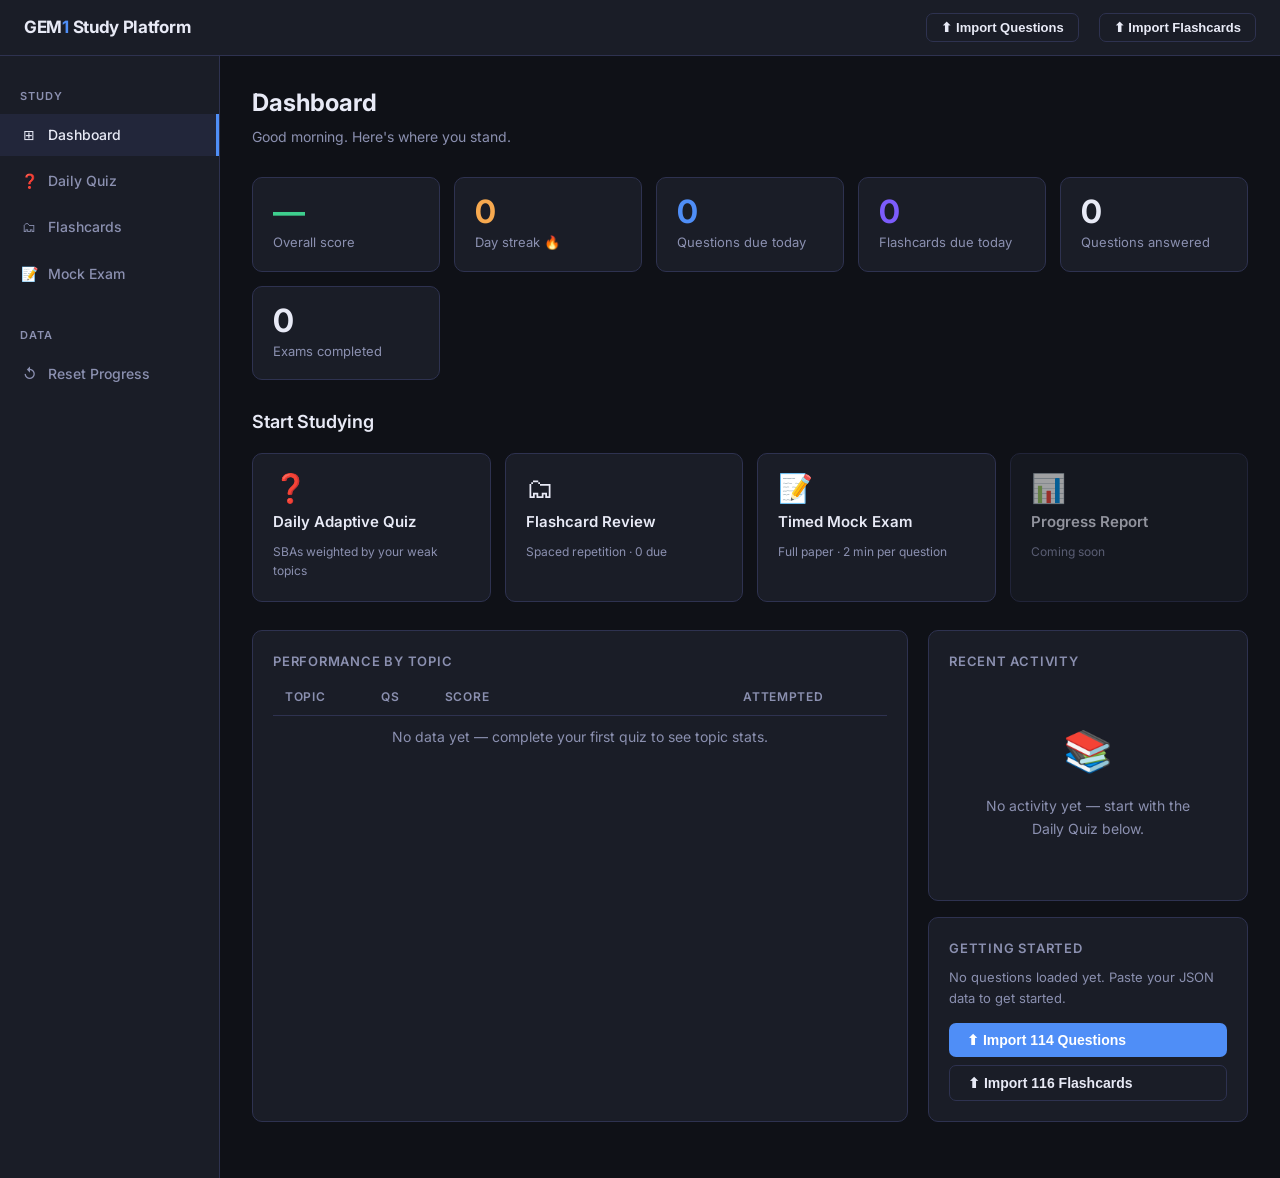
==== index.html @ 266e5b99 "Initial build: dashboard, storage layer, import modal" ====
<!DOCTYPE html>
<html lang="en">
<head>
  <meta charset="UTF-8" />
  <meta name="viewport" content="width=device-width, initial-scale=1.0" />
  <title>GEM1 Study Platform</title>
  <link rel="preconnect" href="https://fonts.googleapis.com" />
  <link href="https://fonts.googleapis.com/css2?family=Inter:wght@400;500;600;700&display=swap" rel="stylesheet" />
  <link rel="stylesheet" href="css/styles.css" />
</head>
<body>

<div class="app-shell">

  <!-- Top bar -->
  <header class="topbar">
    <div class="logo">GEM<span>1</span> Study Platform</div>
    <button class="btn btn-outline" onclick="openImportModal('questions')" style="font-size:13px;padding:6px 14px">
      ⬆ Import Questions
    </button>
    <button class="btn btn-outline" onclick="openImportModal('flashcards')" style="font-size:13px;padding:6px 14px;margin-left:8px">
      ⬆ Import Flashcards
    </button>
  </header>

  <!-- Sidebar -->
  <nav class="sidebar">
    <div class="sidebar-section">Study</div>
    <a href="index.html" class="active">
      <span class="icon">⊞</span> Dashboard
    </a>
    <a href="quiz.html">
      <span class="icon">❓</span> Daily Quiz
    </a>
    <a href="flashcards.html">
      <span class="icon">🗂</span> Flashcards
    </a>
    <a href="exam.html">
      <span class="icon">📝</span> Mock Exam
    </a>
    <div class="sidebar-section" style="margin-top:16px">Data</div>
    <a href="#" onclick="if(confirm('Reset ALL progress? This cannot be undone.')){clearAllData();location.reload();}return false;">
      <span class="icon">↺</span> Reset Progress
    </a>
  </nav>

  <!-- Main content -->
  <main class="main">
    <h1>Dashboard</h1>
    <p class="subtitle" id="greeting">Good to see you. Here's where you stand.</p>

    <!-- Stat tiles -->
    <div class="stats-grid">
      <div class="stat-tile green">
        <div class="value" id="stat-overall">—</div>
        <div class="label">Overall score</div>
      </div>
      <div class="stat-tile amber">
        <div class="value" id="stat-streak">0</div>
        <div class="label">Day streak 🔥</div>
      </div>
      <div class="stat-tile blue">
        <div class="value" id="stat-due-q">—</div>
        <div class="label">Questions due today</div>
      </div>
      <div class="stat-tile purple">
        <div class="value" id="stat-due-fc">—</div>
        <div class="label">Flashcards due today</div>
      </div>
      <div class="stat-tile">
        <div class="value" id="stat-answered">0</div>
        <div class="label">Questions answered</div>
      </div>
      <div class="stat-tile">
        <div class="value" id="stat-exams">0</div>
        <div class="label">Exams completed</div>
      </div>
    </div>

    <!-- Quick-launch -->
    <h2>Start Studying</h2>
    <div class="launch-grid">
      <a class="launch-btn" href="quiz.html">
        <div class="btn-icon">❓</div>
        <div class="btn-title">Daily Adaptive Quiz</div>
        <div class="btn-sub">SBAs weighted by your weak topics</div>
      </a>
      <a class="launch-btn" href="flashcards.html">
        <div class="btn-icon">🗂</div>
        <div class="btn-title">Flashcard Review</div>
        <div class="btn-sub">Spaced repetition · <span id="fc-due-inline">—</span> due</div>
      </a>
      <a class="launch-btn" href="exam.html">
        <div class="btn-icon">📝</div>
        <div class="btn-title">Timed Mock Exam</div>
        <div class="btn-sub">Full paper · 2 min per question</div>
      </a>
      <div class="launch-btn" style="cursor:default;opacity:.6">
        <div class="btn-icon">📊</div>
        <div class="btn-title">Progress Report</div>
        <div class="btn-sub">Coming soon</div>
      </div>
    </div>

    <!-- Topic table + activity -->
    <div class="section-row">

      <!-- Topic performance -->
      <div class="card">
        <div class="card-title">Performance by topic</div>
        <table class="topic-table">
          <thead>
            <tr>
              <th>Topic</th>
              <th>Qs</th>
              <th style="min-width:200px">Score</th>
              <th>Attempted</th>
            </tr>
          </thead>
          <tbody id="topic-tbody">
            <tr><td colspan="4" class="empty-state">No data yet.</td></tr>
          </tbody>
        </table>
      </div>

      <!-- Right column -->
      <div style="display:flex;flex-direction:column;gap:16px">

        <!-- Activity feed -->
        <div class="card">
          <div class="card-title">Recent activity</div>
          <div id="activity-list" class="activity-list">
            <div class="empty-state">
              <div class="empty-icon">📚</div>
              No activity yet.
            </div>
          </div>
        </div>

        <!-- Import hint card (visible until data loaded) -->
        <div class="card" id="import-hint-card">
          <div class="card-title">Getting started</div>
          <p style="font-size:13px;color:var(--muted);margin-bottom:14px">
            No questions loaded yet. Paste your JSON data to get started.
          </p>
          <div style="display:flex;flex-direction:column;gap:8px">
            <button class="btn btn-primary" onclick="openImportModal('questions')">
              ⬆ Import 114 Questions
            </button>
            <button class="btn btn-outline" onclick="openImportModal('flashcards')">
              ⬆ Import 116 Flashcards
            </button>
          </div>
        </div>

      </div>
    </div>
  </main>
</div>

<!-- Import modal -->
<div class="modal-backdrop hidden" id="import-modal">
  <div class="modal">
    <h2>Import Data</h2>
    <p>Paste a JSON array of <span id="import-type-label">items</span> below.</p>
    <input type="hidden" id="import-type" value="questions" />
    <textarea id="import-textarea" placeholder='[{"id":"q001","topic":"Cardiology","stem":"...","options":{...},"answer":"A","explanation":"..."}]'></textarea>
    <div class="error-msg" id="import-error"></div>
    <div class="modal-footer">
      <button class="btn btn-outline" onclick="closeImportModal()">Cancel</button>
      <button class="btn btn-primary" onclick="runImport()">Import</button>
    </div>
  </div>
</div>

<script src="js/data.js"></script>
<script src="js/storage.js"></script>
<script src="js/dashboard.js"></script>
<script>
  // Greeting
  const hr = new Date().getHours();
  const greet = hr < 12 ? 'Good morning' : hr < 17 ? 'Good afternoon' : 'Good evening';
  document.getElementById('greeting').textContent = `${greet}. Here's where you stand.`;

  // Sync fc-due-inline after storage loads
  document.addEventListener('DOMContentLoaded', () => {
    const due = countDueFlashcards(FLASHCARDS);
    document.getElementById('fc-due-inline').textContent = due;

    // Hide import hint if data is already loaded
    if (QUESTIONS.length > 0) {
      const hint = document.getElementById('import-hint-card');
      if (hint) hint.style.display = 'none';
    }
  });
</script>

</body>
</html>
---- css/styles.css ----
/* ── Reset & tokens ──────────────────────────────────────────────────────── */
*, *::before, *::after { box-sizing: border-box; margin: 0; padding: 0; }

:root {
  --bg:        #0f1117;
  --surface:   #1a1d27;
  --surface2:  #22263a;
  --border:    #2e3250;
  --accent:    #4f8ef7;
  --accent2:   #7c5cfc;
  --green:     #3ecf8e;
  --red:       #f76f6f;
  --amber:     #f7a94f;
  --text:      #e8eaf6;
  --muted:     #8b90b0;
  --radius:    10px;
  --shadow:    0 4px 24px rgba(0,0,0,.45);
  --font:      'Inter', system-ui, sans-serif;
}

body {
  font-family: var(--font);
  background: var(--bg);
  color: var(--text);
  min-height: 100vh;
  font-size: 15px;
  line-height: 1.6;
}

a { color: var(--accent); text-decoration: none; }
a:hover { text-decoration: underline; }

/* ── Layout ───────────────────────────────────────────────────────────────── */
.app-shell {
  display: grid;
  grid-template-columns: 220px 1fr;
  grid-template-rows: auto 1fr;
  min-height: 100vh;
}

/* top bar */
.topbar {
  grid-column: 1 / -1;
  display: flex;
  align-items: center;
  gap: 12px;
  padding: 0 24px;
  height: 56px;
  background: var(--surface);
  border-bottom: 1px solid var(--border);
}
.topbar .logo {
  font-weight: 700;
  font-size: 17px;
  letter-spacing: -.3px;
  color: var(--text);
  flex: 1;
}
.topbar .logo span { color: var(--accent); }

/* sidebar */
.sidebar {
  background: var(--surface);
  border-right: 1px solid var(--border);
  padding: 20px 0;
  display: flex;
  flex-direction: column;
  gap: 4px;
}
.sidebar a {
  display: flex;
  align-items: center;
  gap: 10px;
  padding: 10px 20px;
  color: var(--muted);
  font-size: 14px;
  font-weight: 500;
  border-radius: 0;
  transition: background .15s, color .15s;
}
.sidebar a:hover, .sidebar a.active {
  background: var(--surface2);
  color: var(--text);
  text-decoration: none;
}
.sidebar a.active { border-right: 3px solid var(--accent); }
.sidebar .icon { width: 18px; text-align: center; }

.sidebar-section {
  padding: 12px 20px 4px;
  font-size: 11px;
  text-transform: uppercase;
  letter-spacing: .08em;
  color: var(--muted);
  font-weight: 600;
}

/* main content */
.main {
  padding: 28px 32px;
  overflow-y: auto;
}

/* ── Typography ───────────────────────────────────────────────────────────── */
h1 { font-size: 24px; font-weight: 700; margin-bottom: 4px; }
h2 { font-size: 18px; font-weight: 600; margin-bottom: 16px; }
h3 { font-size: 15px; font-weight: 600; }
.subtitle { color: var(--muted); font-size: 14px; margin-bottom: 28px; }

/* ── Cards ────────────────────────────────────────────────────────────────── */
.card {
  background: var(--surface);
  border: 1px solid var(--border);
  border-radius: var(--radius);
  padding: 20px;
}
.card-title {
  font-size: 13px;
  font-weight: 600;
  color: var(--muted);
  text-transform: uppercase;
  letter-spacing: .06em;
  margin-bottom: 8px;
}

/* ── Stat tiles ───────────────────────────────────────────────────────────── */
.stats-grid {
  display: grid;
  grid-template-columns: repeat(auto-fit, minmax(160px, 1fr));
  gap: 14px;
  margin-bottom: 28px;
}
.stat-tile {
  background: var(--surface);
  border: 1px solid var(--border);
  border-radius: var(--radius);
  padding: 18px 20px;
}
.stat-tile .value {
  font-size: 32px;
  font-weight: 700;
  line-height: 1;
  margin-bottom: 4px;
}
.stat-tile .label {
  font-size: 13px;
  color: var(--muted);
}
.stat-tile.green  .value { color: var(--green); }
.stat-tile.blue   .value { color: var(--accent); }
.stat-tile.amber  .value { color: var(--amber); }
.stat-tile.purple .value { color: var(--accent2); }

/* ── Quick-launch buttons ─────────────────────────────────────────────────── */
.launch-grid {
  display: grid;
  grid-template-columns: repeat(auto-fit, minmax(200px, 1fr));
  gap: 14px;
  margin-bottom: 28px;
}
.launch-btn {
  display: flex;
  flex-direction: column;
  align-items: flex-start;
  gap: 8px;
  padding: 20px;
  background: var(--surface);
  border: 1px solid var(--border);
  border-radius: var(--radius);
  color: var(--text);
  cursor: pointer;
  transition: border-color .15s, background .15s;
  text-decoration: none;
}
.launch-btn:hover {
  border-color: var(--accent);
  background: var(--surface2);
  text-decoration: none;
}
.launch-btn .btn-icon {
  font-size: 28px;
  line-height: 1;
}
.launch-btn .btn-title {
  font-size: 15px;
  font-weight: 600;
}
.launch-btn .btn-sub {
  font-size: 12px;
  color: var(--muted);
}

/* ── Topic progress table ─────────────────────────────────────────────────── */
.topic-table { width: 100%; border-collapse: collapse; }
.topic-table th {
  text-align: left;
  font-size: 12px;
  font-weight: 600;
  color: var(--muted);
  text-transform: uppercase;
  letter-spacing: .06em;
  padding: 8px 12px;
  border-bottom: 1px solid var(--border);
}
.topic-table td {
  padding: 10px 12px;
  font-size: 14px;
  border-bottom: 1px solid var(--border);
  vertical-align: middle;
}
.topic-table tr:last-child td { border-bottom: none; }

.progress-bar-wrap {
  background: var(--surface2);
  border-radius: 99px;
  height: 8px;
  min-width: 120px;
  overflow: hidden;
}
.progress-bar-fill {
  height: 100%;
  border-radius: 99px;
  background: var(--accent);
  transition: width .4s ease;
}
.progress-bar-fill.good   { background: var(--green); }
.progress-bar-fill.ok     { background: var(--amber); }
.progress-bar-fill.poor   { background: var(--red); }

.pct-label {
  font-size: 13px;
  font-weight: 600;
  min-width: 38px;
  text-align: right;
}
.pct-label.good  { color: var(--green); }
.pct-label.ok    { color: var(--amber); }
.pct-label.poor  { color: var(--red); }

/* ── Activity feed ────────────────────────────────────────────────────────── */
.activity-list { display: flex; flex-direction: column; gap: 10px; }
.activity-item {
  display: flex;
  align-items: center;
  gap: 12px;
  font-size: 13px;
  color: var(--muted);
}
.activity-dot {
  width: 8px; height: 8px;
  border-radius: 50%;
  background: var(--accent);
  flex-shrink: 0;
}
.activity-dot.green  { background: var(--green); }
.activity-dot.amber  { background: var(--amber); }
.activity-dot.purple { background: var(--accent2); }
.activity-item strong { color: var(--text); }

/* ── Section rows ─────────────────────────────────────────────────────────── */
.section-row {
  display: grid;
  grid-template-columns: 1fr 320px;
  gap: 20px;
  margin-bottom: 28px;
}
@media (max-width: 900px) {
  .section-row { grid-template-columns: 1fr; }
  .app-shell { grid-template-columns: 1fr; }
  .sidebar { display: none; }
}

/* ── Buttons ──────────────────────────────────────────────────────────────── */
.btn {
  display: inline-flex;
  align-items: center;
  gap: 7px;
  padding: 9px 18px;
  border-radius: 7px;
  font-size: 14px;
  font-weight: 600;
  cursor: pointer;
  border: none;
  transition: opacity .15s, transform .1s;
}
.btn:active { transform: scale(.97); }
.btn-primary { background: var(--accent); color: #fff; }
.btn-primary:hover { opacity: .88; }
.btn-outline {
  background: transparent;
  border: 1px solid var(--border);
  color: var(--text);
}
.btn-outline:hover { border-color: var(--accent); color: var(--accent); }

/* ── Empty state ──────────────────────────────────────────────────────────── */
.empty-state {
  text-align: center;
  padding: 40px 20px;
  color: var(--muted);
  font-size: 14px;
}
.empty-state .empty-icon { font-size: 40px; margin-bottom: 12px; }

/* ── Badges ───────────────────────────────────────────────────────────────── */
.badge {
  display: inline-block;
  padding: 2px 9px;
  border-radius: 99px;
  font-size: 11px;
  font-weight: 600;
  letter-spacing: .03em;
}
.badge-green  { background: rgba(62,207,142,.15); color: var(--green); }
.badge-red    { background: rgba(247,111,111,.15); color: var(--red); }
.badge-amber  { background: rgba(247,169,79,.15);  color: var(--amber); }
.badge-blue   { background: rgba(79,142,247,.15);  color: var(--accent); }

/* ── Import modal ─────────────────────────────────────────────────────────── */
.modal-backdrop {
  position: fixed; inset: 0;
  background: rgba(0,0,0,.65);
  display: flex; align-items: center; justify-content: center;
  z-index: 100;
}
.modal-backdrop.hidden { display: none; }
.modal {
  background: var(--surface);
  border: 1px solid var(--border);
  border-radius: var(--radius);
  padding: 28px;
  width: min(540px, 94vw);
  box-shadow: var(--shadow);
}
.modal h2 { margin-bottom: 8px; }
.modal p  { color: var(--muted); font-size: 14px; margin-bottom: 16px; }
.modal textarea {
  width: 100%;
  height: 180px;
  background: var(--bg);
  border: 1px solid var(--border);
  border-radius: 7px;
  color: var(--text);
  font-family: 'Consolas', monospace;
  font-size: 12px;
  padding: 12px;
  resize: vertical;
  margin-bottom: 14px;
}
.modal textarea:focus { outline: 1px solid var(--accent); }
.modal-footer { display: flex; justify-content: flex-end; gap: 10px; }
.modal .error-msg {
  color: var(--red);
  font-size: 13px;
  margin-bottom: 10px;
  min-height: 18px;
}
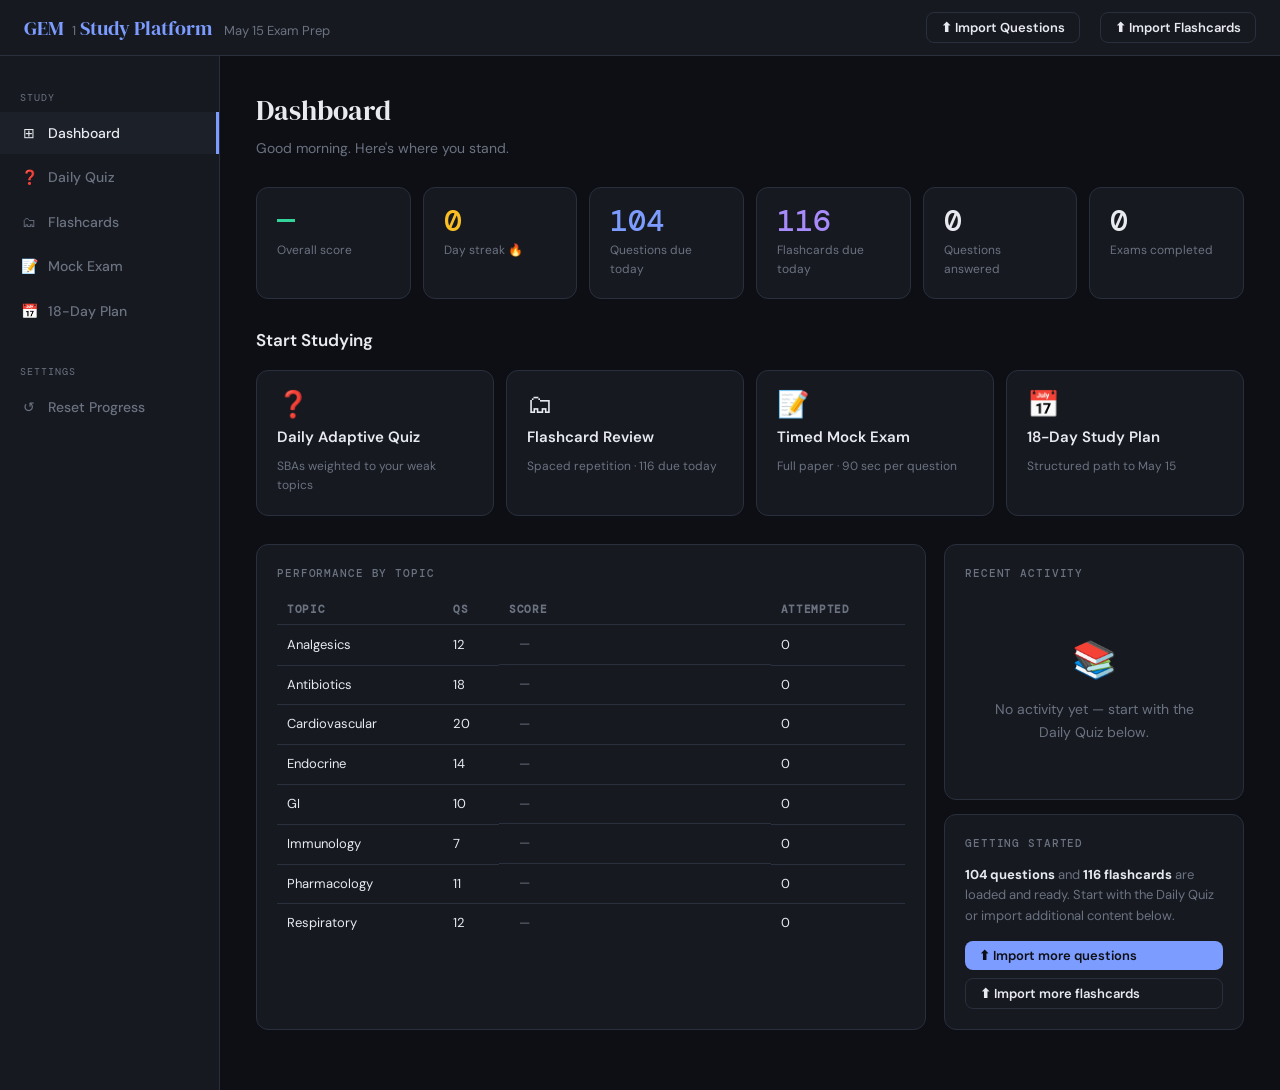
==== commit c58af48b: "Full build: adaptive quiz, flashcards, timed exam, 18-day plan, 104 questions, 116 flashcards, resou" ====
--- a/index.html
+++ b/index.html
@@ -5,57 +5,41 @@
   <meta name="viewport" content="width=device-width, initial-scale=1.0" />
   <title>GEM1 Study Platform</title>
   <link rel="preconnect" href="https://fonts.googleapis.com" />
-  <link href="https://fonts.googleapis.com/css2?family=Inter:wght@400;500;600;700&display=swap" rel="stylesheet" />
+  <link href="https://fonts.googleapis.com/css2?family=DM+Serif+Display:ital@0;1&family=DM+Mono:wght@400;500&family=DM+Sans:wght@300;400;500;600&display=swap" rel="stylesheet" />
   <link rel="stylesheet" href="css/styles.css" />
 </head>
 <body>
-
 <div class="app-shell">
 
-  <!-- Top bar -->
   <header class="topbar">
-    <div class="logo">GEM<span>1</span> Study Platform</div>
-    <button class="btn btn-outline" onclick="openImportModal('questions')" style="font-size:13px;padding:6px 14px">
-      ⬆ Import Questions
-    </button>
-    <button class="btn btn-outline" onclick="openImportModal('flashcards')" style="font-size:13px;padding:6px 14px;margin-left:8px">
-      ⬆ Import Flashcards
-    </button>
+    <div class="logo">GEM<span>1</span> Study Platform <span>May 15 Exam Prep</span></div>
+    <button class="btn btn-outline btn-sm" onclick="openImportModal('questions')">⬆ Import Questions</button>
+    <button class="btn btn-outline btn-sm" style="margin-left:8px" onclick="openImportModal('flashcards')">⬆ Import Flashcards</button>
   </header>
 
-  <!-- Sidebar -->
   <nav class="sidebar">
     <div class="sidebar-section">Study</div>
-    <a href="index.html" class="active">
-      <span class="icon">⊞</span> Dashboard
-    </a>
-    <a href="quiz.html">
-      <span class="icon">❓</span> Daily Quiz
-    </a>
-    <a href="flashcards.html">
-      <span class="icon">🗂</span> Flashcards
-    </a>
-    <a href="exam.html">
-      <span class="icon">📝</span> Mock Exam
-    </a>
-    <div class="sidebar-section" style="margin-top:16px">Data</div>
+    <a href="index.html" class="active"><span class="icon">⊞</span> Dashboard</a>
+    <a href="quiz.html"><span class="icon">❓</span> Daily Quiz</a>
+    <a href="flashcards.html"><span class="icon">🗂</span> Flashcards</a>
+    <a href="exam.html"><span class="icon">📝</span> Mock Exam</a>
+    <a href="schedule.html"><span class="icon">📅</span> 18-Day Plan</a>
+    <div class="sidebar-section" style="margin-top:16px">Settings</div>
     <a href="#" onclick="if(confirm('Reset ALL progress? This cannot be undone.')){clearAllData();location.reload();}return false;">
       <span class="icon">↺</span> Reset Progress
     </a>
   </nav>
 
-  <!-- Main content -->
   <main class="main">
     <h1>Dashboard</h1>
-    <p class="subtitle" id="greeting">Good to see you. Here's where you stand.</p>
+    <p class="subtitle" id="greeting">Good to see you.</p>
 
-    <!-- Stat tiles -->
     <div class="stats-grid">
       <div class="stat-tile green">
         <div class="value" id="stat-overall">—</div>
         <div class="label">Overall score</div>
       </div>
-      <div class="stat-tile amber">
+      <div class="stat-tile yellow">
         <div class="value" id="stat-streak">0</div>
         <div class="label">Day streak 🔥</div>
       </div>
@@ -63,49 +47,45 @@
         <div class="value" id="stat-due-q">—</div>
         <div class="label">Questions due today</div>
       </div>
-      <div class="stat-tile purple">
-        <div class="value" id="stat-due-fc">—</div>
+      <div class="stat-tile" style="--value-color:var(--accent2)">
+        <div class="value" id="stat-due-fc" style="color:var(--accent2)">—</div>
         <div class="label">Flashcards due today</div>
       </div>
       <div class="stat-tile">
-        <div class="value" id="stat-answered">0</div>
+        <div class="value mono" id="stat-answered">0</div>
         <div class="label">Questions answered</div>
       </div>
       <div class="stat-tile">
-        <div class="value" id="stat-exams">0</div>
+        <div class="value mono" id="stat-exams">0</div>
         <div class="label">Exams completed</div>
       </div>
     </div>
 
-    <!-- Quick-launch -->
     <h2>Start Studying</h2>
     <div class="launch-grid">
       <a class="launch-btn" href="quiz.html">
         <div class="btn-icon">❓</div>
         <div class="btn-title">Daily Adaptive Quiz</div>
-        <div class="btn-sub">SBAs weighted by your weak topics</div>
+        <div class="btn-sub">SBAs weighted to your weak topics</div>
       </a>
       <a class="launch-btn" href="flashcards.html">
         <div class="btn-icon">🗂</div>
         <div class="btn-title">Flashcard Review</div>
-        <div class="btn-sub">Spaced repetition · <span id="fc-due-inline">—</span> due</div>
+        <div class="btn-sub">Spaced repetition · <span id="fc-due-inline">—</span> due today</div>
       </a>
       <a class="launch-btn" href="exam.html">
         <div class="btn-icon">📝</div>
         <div class="btn-title">Timed Mock Exam</div>
-        <div class="btn-sub">Full paper · 2 min per question</div>
+        <div class="btn-sub">Full paper · 90 sec per question</div>
       </a>
-      <div class="launch-btn" style="cursor:default;opacity:.6">
-        <div class="btn-icon">📊</div>
-        <div class="btn-title">Progress Report</div>
-        <div class="btn-sub">Coming soon</div>
-      </div>
+      <a class="launch-btn" href="schedule.html">
+        <div class="btn-icon">📅</div>
+        <div class="btn-title">18-Day Study Plan</div>
+        <div class="btn-sub">Structured path to May 15</div>
+      </a>
     </div>
 
-    <!-- Topic table + activity -->
     <div class="section-row">
-
-      <!-- Topic performance -->
       <div class="card">
         <div class="card-title">Performance by topic</div>
         <table class="topic-table">
@@ -113,46 +93,34 @@
             <tr>
               <th>Topic</th>
               <th>Qs</th>
-              <th style="min-width:200px">Score</th>
+              <th style="min-width:180px">Score</th>
               <th>Attempted</th>
             </tr>
           </thead>
           <tbody id="topic-tbody">
-            <tr><td colspan="4" class="empty-state">No data yet.</td></tr>
+            <tr><td colspan="4" class="empty-state" style="padding:20px 0">Complete your first quiz to see topic stats.</td></tr>
           </tbody>
         </table>
       </div>
 
-      <!-- Right column -->
-      <div style="display:flex;flex-direction:column;gap:16px">
-
-        <!-- Activity feed -->
+      <div style="display:flex;flex-direction:column;gap:14px">
         <div class="card">
           <div class="card-title">Recent activity</div>
           <div id="activity-list" class="activity-list">
-            <div class="empty-state">
-              <div class="empty-icon">📚</div>
-              No activity yet.
-            </div>
+            <div class="empty-state" style="padding:16px 0;font-size:13px">No activity yet.</div>
           </div>
         </div>
 
-        <!-- Import hint card (visible until data loaded) -->
-        <div class="card" id="import-hint-card">
+        <div class="card" id="import-hint">
           <div class="card-title">Getting started</div>
           <p style="font-size:13px;color:var(--muted);margin-bottom:14px">
-            No questions loaded yet. Paste your JSON data to get started.
+            <strong style="color:var(--text)">104 questions</strong> and <strong style="color:var(--text)">116 flashcards</strong> are loaded and ready. Start with the Daily Quiz or import additional content below.
           </p>
           <div style="display:flex;flex-direction:column;gap:8px">
-            <button class="btn btn-primary" onclick="openImportModal('questions')">
-              ⬆ Import 114 Questions
-            </button>
-            <button class="btn btn-outline" onclick="openImportModal('flashcards')">
-              ⬆ Import 116 Flashcards
-            </button>
+            <button class="btn btn-primary btn-sm" onclick="openImportModal('questions')">⬆ Import more questions</button>
+            <button class="btn btn-outline btn-sm" onclick="openImportModal('flashcards')">⬆ Import more flashcards</button>
           </div>
         </div>
-
       </div>
     </div>
   </main>
@@ -162,13 +130,13 @@
 <div class="modal-backdrop hidden" id="import-modal">
   <div class="modal">
     <h2>Import Data</h2>
-    <p>Paste a JSON array of <span id="import-type-label">items</span> below.</p>
+    <p>Paste a JSON array of <span id="import-type-label">items</span>.</p>
     <input type="hidden" id="import-type" value="questions" />
-    <textarea id="import-textarea" placeholder='[{"id":"q001","topic":"Cardiology","stem":"...","options":{...},"answer":"A","explanation":"..."}]'></textarea>
+    <textarea id="import-textarea" placeholder='[{"id":"q001","topic":"Cardiology","stem":"...","options":{"A":"...","B":"...","C":"...","D":"...","E":"..."},"answer":"A","explanation":"..."}]'></textarea>
     <div class="error-msg" id="import-error"></div>
     <div class="modal-footer">
-      <button class="btn btn-outline" onclick="closeImportModal()">Cancel</button>
-      <button class="btn btn-primary" onclick="runImport()">Import</button>
+      <button class="btn btn-outline btn-sm" onclick="closeImportModal()">Cancel</button>
+      <button class="btn btn-primary btn-sm" onclick="runImport()">Import</button>
     </div>
   </div>
 </div>
@@ -177,23 +145,13 @@
 <script src="js/storage.js"></script>
 <script src="js/dashboard.js"></script>
 <script>
-  // Greeting
   const hr = new Date().getHours();
   const greet = hr < 12 ? 'Good morning' : hr < 17 ? 'Good afternoon' : 'Good evening';
-  document.getElementById('greeting').textContent = `${greet}. Here's where you stand.`;
+  document.getElementById('greeting').textContent = greet + '. Here\'s where you stand.';
 
-  // Sync fc-due-inline after storage loads
   document.addEventListener('DOMContentLoaded', () => {
-    const due = countDueFlashcards(FLASHCARDS);
-    document.getElementById('fc-due-inline').textContent = due;
-
-    // Hide import hint if data is already loaded
-    if (QUESTIONS.length > 0) {
-      const hint = document.getElementById('import-hint-card');
-      if (hint) hint.style.display = 'none';
-    }
+    document.getElementById('fc-due-inline').textContent = countDueFlashcards(FLASHCARDS);
   });
 </script>
-
 </body>
 </html>
--- a/css/styles.css
+++ b/css/styles.css
@@ -1,27 +1,31 @@
-/* ── Reset & tokens ──────────────────────────────────────────────────────── */
+@import url('https://fonts.googleapis.com/css2?family=DM+Serif+Display:ital@0;1&family=DM+Mono:wght@400;500&family=DM+Sans:wght@300;400;500;600&display=swap');
+
+/* ── Tokens ──────────────────────────────────────────────────────────────── */
+:root {
+  --bg:      #0d0f14;
+  --card:    #161920;
+  --card2:   #1c2029;
+  --border:  #2a2f3d;
+  --accent:  #7c9cff;
+  --accent2: #a78bfa;
+  --green:   #34d399;
+  --red:     #f87171;
+  --yellow:  #fbbf24;
+  --text:    #e8eaf0;
+  --muted:   #6b7280;
+  --serif:   'DM Serif Display', serif;
+  --sans:    'DM Sans', sans-serif;
+  --mono:    'DM Mono', monospace;
+  --radius:  12px;
+  --shadow:  0 4px 28px rgba(0,0,0,.5);
+}
+
 *, *::before, *::after { box-sizing: border-box; margin: 0; padding: 0; }
 
-:root {
-  --bg:        #0f1117;
-  --surface:   #1a1d27;
-  --surface2:  #22263a;
-  --border:    #2e3250;
-  --accent:    #4f8ef7;
-  --accent2:   #7c5cfc;
-  --green:     #3ecf8e;
-  --red:       #f76f6f;
-  --amber:     #f7a94f;
-  --text:      #e8eaf6;
-  --muted:     #8b90b0;
-  --radius:    10px;
-  --shadow:    0 4px 24px rgba(0,0,0,.45);
-  --font:      'Inter', system-ui, sans-serif;
-}
-
 body {
-  font-family: var(--font);
   background: var(--bg);
   color: var(--text);
+  font-family: var(--sans);
   min-height: 100vh;
   font-size: 15px;
   line-height: 1.6;
@@ -30,7 +34,7 @@
 a { color: var(--accent); text-decoration: none; }
 a:hover { text-decoration: underline; }
 
-/* ── Layout ───────────────────────────────────────────────────────────────── */
+/* ── App shell ───────────────────────────────────────────────────────────── */
 .app-shell {
   display: grid;
   grid-template-columns: 220px 1fr;
@@ -38,7 +42,7 @@
   min-height: 100vh;
 }
 
-/* top bar */
+/* Top bar */
 .topbar {
   grid-column: 1 / -1;
   display: flex;
@@ -46,26 +50,47 @@
   gap: 12px;
   padding: 0 24px;
   height: 56px;
-  background: var(--surface);
+  background: var(--card);
   border-bottom: 1px solid var(--border);
+  position: sticky;
+  top: 0;
+  z-index: 50;
 }
 .topbar .logo {
-  font-weight: 700;
-  font-size: 17px;
-  letter-spacing: -.3px;
-  color: var(--text);
+  font-family: var(--serif);
+  font-size: 20px;
+  color: var(--accent);
   flex: 1;
 }
-.topbar .logo span { color: var(--accent); }
-
-/* sidebar */
+.topbar .logo span {
+  color: var(--muted);
+  font-family: var(--sans);
+  font-size: 13px;
+  font-weight: 400;
+  margin-left: 8px;
+}
+
+/* Progress bar (for quiz/exam pages) */
+#progress-wrap {
+  grid-column: 1 / -1;
+  height: 3px;
+  background: var(--border);
+}
+#progress-fill {
+  height: 100%;
+  background: linear-gradient(90deg, var(--accent), var(--accent2));
+  width: 0%;
+  transition: width .4s ease;
+}
+
+/* Sidebar */
 .sidebar {
-  background: var(--surface);
+  background: var(--card);
   border-right: 1px solid var(--border);
   padding: 20px 0;
   display: flex;
   flex-direction: column;
-  gap: 4px;
+  gap: 2px;
 }
 .sidebar a {
   display: flex;
@@ -75,208 +100,177 @@
   color: var(--muted);
   font-size: 14px;
   font-weight: 500;
-  border-radius: 0;
   transition: background .15s, color .15s;
 }
 .sidebar a:hover, .sidebar a.active {
-  background: var(--surface2);
+  background: var(--card2);
   color: var(--text);
   text-decoration: none;
 }
 .sidebar a.active { border-right: 3px solid var(--accent); }
-.sidebar .icon { width: 18px; text-align: center; }
-
+.sidebar .icon { width: 18px; text-align: center; font-style: normal; }
 .sidebar-section {
-  padding: 12px 20px 4px;
+  padding: 14px 20px 4px;
+  font-family: var(--mono);
+  font-size: 10px;
+  text-transform: uppercase;
+  letter-spacing: .1em;
+  color: var(--muted);
+}
+
+/* Main */
+.main {
+  padding: 32px 36px;
+  overflow-y: auto;
+}
+
+/* ── Typography ──────────────────────────────────────────────────────────── */
+h1 { font-family: var(--serif); font-size: 28px; font-weight: 400; margin-bottom: 4px; }
+h2 { font-size: 17px; font-weight: 600; margin-bottom: 16px; }
+h3 { font-size: 15px; font-weight: 600; }
+.subtitle { color: var(--muted); font-size: 14px; margin-bottom: 28px; }
+.mono { font-family: var(--mono); }
+
+/* ── Stat tiles ──────────────────────────────────────────────────────────── */
+.stats-grid {
+  display: grid;
+  grid-template-columns: repeat(auto-fit, minmax(150px, 1fr));
+  gap: 12px;
+  margin-bottom: 28px;
+}
+.stat-tile {
+  background: var(--card);
+  border: 1px solid var(--border);
+  border-radius: var(--radius);
+  padding: 18px 20px;
+}
+.stat-tile .value {
+  font-family: var(--mono);
+  font-size: 30px;
+  font-weight: 500;
+  line-height: 1;
+  margin-bottom: 5px;
+}
+.stat-tile .label { font-size: 12px; color: var(--muted); }
+.stat-tile.green  .value { color: var(--green); }
+.stat-tile.blue   .value { color: var(--accent); }
+.stat-tile.yellow .value { color: var(--yellow); }
+.stat-tile.purple .value { color: var(--accent2); }
+
+/* ── Launch buttons ──────────────────────────────────────────────────────── */
+.launch-grid {
+  display: grid;
+  grid-template-columns: repeat(auto-fit, minmax(190px, 1fr));
+  gap: 12px;
+  margin-bottom: 28px;
+}
+.launch-btn {
+  display: flex;
+  flex-direction: column;
+  gap: 8px;
+  padding: 20px;
+  background: var(--card);
+  border: 1px solid var(--border);
+  border-radius: var(--radius);
+  color: var(--text);
+  cursor: pointer;
+  transition: border-color .15s, background .15s;
+  text-decoration: none;
+}
+.launch-btn:hover {
+  border-color: var(--accent);
+  background: var(--card2);
+  text-decoration: none;
+}
+.launch-btn .btn-icon { font-size: 26px; line-height: 1; }
+.launch-btn .btn-title { font-size: 15px; font-weight: 600; }
+.launch-btn .btn-sub  { font-size: 12px; color: var(--muted); }
+.launch-btn.disabled  { opacity: .45; pointer-events: none; }
+
+/* ── Cards ───────────────────────────────────────────────────────────────── */
+.card {
+  background: var(--card);
+  border: 1px solid var(--border);
+  border-radius: var(--radius);
+  padding: 20px;
+}
+.card-title {
+  font-family: var(--mono);
   font-size: 11px;
+  font-weight: 500;
+  color: var(--muted);
   text-transform: uppercase;
   letter-spacing: .08em;
-  color: var(--muted);
-  font-weight: 600;
-}
-
-/* main content */
-.main {
-  padding: 28px 32px;
-  overflow-y: auto;
-}
-
-/* ── Typography ───────────────────────────────────────────────────────────── */
-h1 { font-size: 24px; font-weight: 700; margin-bottom: 4px; }
-h2 { font-size: 18px; font-weight: 600; margin-bottom: 16px; }
-h3 { font-size: 15px; font-weight: 600; }
-.subtitle { color: var(--muted); font-size: 14px; margin-bottom: 28px; }
-
-/* ── Cards ────────────────────────────────────────────────────────────────── */
-.card {
-  background: var(--surface);
-  border: 1px solid var(--border);
-  border-radius: var(--radius);
-  padding: 20px;
-}
-.card-title {
-  font-size: 13px;
-  font-weight: 600;
-  color: var(--muted);
-  text-transform: uppercase;
-  letter-spacing: .06em;
-  margin-bottom: 8px;
-}
-
-/* ── Stat tiles ───────────────────────────────────────────────────────────── */
-.stats-grid {
-  display: grid;
-  grid-template-columns: repeat(auto-fit, minmax(160px, 1fr));
-  gap: 14px;
-  margin-bottom: 28px;
-}
-.stat-tile {
-  background: var(--surface);
-  border: 1px solid var(--border);
-  border-radius: var(--radius);
-  padding: 18px 20px;
-}
-.stat-tile .value {
-  font-size: 32px;
-  font-weight: 700;
-  line-height: 1;
-  margin-bottom: 4px;
-}
-.stat-tile .label {
-  font-size: 13px;
-  color: var(--muted);
-}
-.stat-tile.green  .value { color: var(--green); }
-.stat-tile.blue   .value { color: var(--accent); }
-.stat-tile.amber  .value { color: var(--amber); }
-.stat-tile.purple .value { color: var(--accent2); }
-
-/* ── Quick-launch buttons ─────────────────────────────────────────────────── */
-.launch-grid {
-  display: grid;
-  grid-template-columns: repeat(auto-fit, minmax(200px, 1fr));
-  gap: 14px;
-  margin-bottom: 28px;
-}
-.launch-btn {
-  display: flex;
-  flex-direction: column;
-  align-items: flex-start;
-  gap: 8px;
-  padding: 20px;
-  background: var(--surface);
-  border: 1px solid var(--border);
-  border-radius: var(--radius);
-  color: var(--text);
-  cursor: pointer;
-  transition: border-color .15s, background .15s;
-  text-decoration: none;
-}
-.launch-btn:hover {
-  border-color: var(--accent);
-  background: var(--surface2);
-  text-decoration: none;
-}
-.launch-btn .btn-icon {
-  font-size: 28px;
-  line-height: 1;
-}
-.launch-btn .btn-title {
-  font-size: 15px;
-  font-weight: 600;
-}
-.launch-btn .btn-sub {
-  font-size: 12px;
-  color: var(--muted);
-}
-
-/* ── Topic progress table ─────────────────────────────────────────────────── */
+  margin-bottom: 12px;
+}
+
+/* ── Topic table ─────────────────────────────────────────────────────────── */
 .topic-table { width: 100%; border-collapse: collapse; }
 .topic-table th {
   text-align: left;
-  font-size: 12px;
-  font-weight: 600;
+  font-family: var(--mono);
+  font-size: 11px;
   color: var(--muted);
   text-transform: uppercase;
   letter-spacing: .06em;
-  padding: 8px 12px;
+  padding: 6px 10px;
   border-bottom: 1px solid var(--border);
 }
 .topic-table td {
-  padding: 10px 12px;
-  font-size: 14px;
+  padding: 9px 10px;
+  font-size: 13px;
   border-bottom: 1px solid var(--border);
   vertical-align: middle;
 }
 .topic-table tr:last-child td { border-bottom: none; }
 
-.progress-bar-wrap {
-  background: var(--surface2);
+.bar-wrap {
+  background: var(--card2);
   border-radius: 99px;
-  height: 8px;
-  min-width: 120px;
+  height: 6px;
+  min-width: 100px;
   overflow: hidden;
 }
-.progress-bar-fill {
+.bar-fill {
   height: 100%;
   border-radius: 99px;
   background: var(--accent);
-  transition: width .4s ease;
-}
-.progress-bar-fill.good   { background: var(--green); }
-.progress-bar-fill.ok     { background: var(--amber); }
-.progress-bar-fill.poor   { background: var(--red); }
-
-.pct-label {
-  font-size: 13px;
-  font-weight: 600;
-  min-width: 38px;
-  text-align: right;
-}
-.pct-label.good  { color: var(--green); }
-.pct-label.ok    { color: var(--amber); }
-.pct-label.poor  { color: var(--red); }
-
-/* ── Activity feed ────────────────────────────────────────────────────────── */
+  transition: width .5s ease;
+}
+.bar-fill.good  { background: var(--green); }
+.bar-fill.ok    { background: var(--yellow); }
+.bar-fill.poor  { background: var(--red); }
+
+.pct { font-family: var(--mono); font-size: 12px; min-width: 36px; text-align: right; }
+.pct.good  { color: var(--green); }
+.pct.ok    { color: var(--yellow); }
+.pct.poor  { color: var(--red); }
+
+/* ── Activity feed ───────────────────────────────────────────────────────── */
 .activity-list { display: flex; flex-direction: column; gap: 10px; }
-.activity-item {
-  display: flex;
-  align-items: center;
-  gap: 12px;
-  font-size: 13px;
-  color: var(--muted);
-}
-.activity-dot {
-  width: 8px; height: 8px;
-  border-radius: 50%;
-  background: var(--accent);
-  flex-shrink: 0;
-}
-.activity-dot.green  { background: var(--green); }
-.activity-dot.amber  { background: var(--amber); }
-.activity-dot.purple { background: var(--accent2); }
+.activity-item { display: flex; align-items: center; gap: 10px; font-size: 13px; color: var(--muted); }
+.a-dot { width: 7px; height: 7px; border-radius: 50%; background: var(--accent); flex-shrink: 0; }
+.a-dot.green  { background: var(--green); }
+.a-dot.yellow { background: var(--yellow); }
+.a-dot.purple { background: var(--accent2); }
 .activity-item strong { color: var(--text); }
 
-/* ── Section rows ─────────────────────────────────────────────────────────── */
+/* ── Section row ─────────────────────────────────────────────────────────── */
 .section-row {
   display: grid;
-  grid-template-columns: 1fr 320px;
-  gap: 20px;
+  grid-template-columns: 1fr 300px;
+  gap: 18px;
   margin-bottom: 28px;
 }
-@media (max-width: 900px) {
-  .section-row { grid-template-columns: 1fr; }
-  .app-shell { grid-template-columns: 1fr; }
-  .sidebar { display: none; }
-}
-
-/* ── Buttons ──────────────────────────────────────────────────────────────── */
+
+/* ── Buttons ─────────────────────────────────────────────────────────────── */
 .btn {
   display: inline-flex;
   align-items: center;
   gap: 7px;
   padding: 9px 18px;
-  border-radius: 7px;
+  border-radius: 8px;
+  font-family: var(--sans);
   font-size: 14px;
   font-weight: 600;
   cursor: pointer;
@@ -284,7 +278,7 @@
   transition: opacity .15s, transform .1s;
 }
 .btn:active { transform: scale(.97); }
-.btn-primary { background: var(--accent); color: #fff; }
+.btn-primary { background: var(--accent); color: #0d0f14; }
 .btn-primary:hover { opacity: .88; }
 .btn-outline {
   background: transparent;
@@ -292,66 +286,474 @@
   color: var(--text);
 }
 .btn-outline:hover { border-color: var(--accent); color: var(--accent); }
-
-/* ── Empty state ──────────────────────────────────────────────────────────── */
-.empty-state {
+.btn-sm { padding: 6px 14px; font-size: 13px; }
+
+/* ── Cat filter pills ────────────────────────────────────────────────────── */
+.cat-bar {
+  display: flex;
+  gap: 8px;
+  flex-wrap: wrap;
+  margin-bottom: 28px;
+}
+.cat-btn {
+  padding: 5px 14px;
+  border-radius: 20px;
+  border: 1px solid var(--border);
+  background: transparent;
+  color: var(--muted);
+  font-family: var(--mono);
+  font-size: 11px;
+  cursor: pointer;
+  transition: all .2s;
+  text-transform: uppercase;
+  letter-spacing: .06em;
+}
+.cat-btn:hover, .cat-btn.active {
+  border-color: var(--accent);
+  color: var(--accent);
+  background: rgba(124,156,255,.08);
+}
+
+/* ── Question card ───────────────────────────────────────────────────────── */
+.question-card {
+  background: var(--card);
+  border: 1px solid var(--border);
+  border-radius: 16px;
+  padding: 36px 40px 32px;
+  animation: fadeSlide .3s ease;
+}
+@keyframes fadeSlide {
+  from { opacity: 0; transform: translateY(10px); }
+  to   { opacity: 1; transform: translateY(0); }
+}
+.q-meta {
+  display: flex;
+  justify-content: space-between;
+  align-items: center;
+  margin-bottom: 20px;
+}
+.q-tag {
+  font-family: var(--mono);
+  font-size: 11px;
+  color: var(--accent2);
+  text-transform: uppercase;
+  letter-spacing: .08em;
+  background: rgba(167,139,250,.1);
+  padding: 3px 10px;
+  border-radius: 10px;
+}
+.q-num {
+  font-family: var(--mono);
+  font-size: 12px;
+  color: var(--muted);
+}
+.question-text {
+  font-size: 18px;
+  line-height: 1.65;
+  margin-bottom: 28px;
+}
+.options { display: flex; flex-direction: column; gap: 10px; }
+.option {
+  background: var(--card2);
+  border: 1.5px solid var(--border);
+  border-radius: 10px;
+  padding: 14px 18px;
+  cursor: pointer;
+  display: flex;
+  align-items: flex-start;
+  gap: 14px;
+  transition: all .15s;
+  font-size: 15px;
+  line-height: 1.5;
+}
+.option:hover:not(.disabled) {
+  border-color: var(--accent);
+  background: rgba(124,156,255,.06);
+}
+.option-letter {
+  font-family: var(--mono);
+  font-size: 12px;
+  font-weight: 500;
+  color: var(--muted);
+  min-width: 20px;
+  margin-top: 2px;
+}
+.option.correct { border-color: var(--green); background: rgba(52,211,153,.08); }
+.option.correct .option-letter { color: var(--green); }
+.option.wrong   { border-color: var(--red);   background: rgba(248,113,113,.08); }
+.option.wrong   .option-letter { color: var(--red); }
+.option.disabled { cursor: default; }
+
+/* ── Explanation box ─────────────────────────────────────────────────────── */
+.explanation {
+  display: none;
+  margin-top: 22px;
+  background: rgba(124,156,255,.05);
+  border: 1px solid rgba(124,156,255,.2);
+  border-radius: 10px;
+  padding: 16px 20px;
+}
+.exp-label {
+  font-family: var(--mono);
+  font-size: 11px;
+  text-transform: uppercase;
+  letter-spacing: .07em;
+  color: var(--accent);
+  margin-bottom: 8px;
+}
+.explanation p { font-size: 14px; color: var(--text); line-height: 1.6; }
+#next-btn {
+  display: none;
+  margin-top: 20px;
+  padding: 12px 28px;
+  background: var(--accent);
+  color: #0d0f14;
+  border: none;
+  border-radius: 8px;
+  font-family: var(--sans);
+  font-size: 14px;
+  font-weight: 600;
+  cursor: pointer;
+  transition: opacity .15s;
+}
+#next-btn:hover { opacity: .85; }
+
+/* ── Results screen ──────────────────────────────────────────────────────── */
+.results-screen { text-align: center; padding: 40px 20px; animation: fadeSlide .3s ease; }
+.results-screen h2 {
+  font-family: var(--serif);
+  font-size: 26px;
+  font-weight: 400;
+  margin-bottom: 8px;
+}
+.big-score {
+  font-family: var(--mono);
+  font-size: 72px;
+  font-weight: 500;
+  line-height: 1;
+  margin: 20px 0 8px;
+  background: linear-gradient(135deg, var(--accent), var(--accent2));
+  -webkit-background-clip: text;
+  -webkit-text-fill-color: transparent;
+}
+.result-sub { font-size: 14px; color: var(--muted); margin-bottom: 28px; }
+.result-breakdown {
+  display: flex;
+  justify-content: center;
+  gap: 40px;
+  margin-bottom: 32px;
+}
+.breakdown-item .val {
+  font-family: var(--mono);
+  font-size: 36px;
+  font-weight: 500;
+  line-height: 1;
+}
+.breakdown-item .lbl { font-size: 13px; color: var(--muted); margin-top: 4px; }
+.val.green { color: var(--green); }
+.val.red   { color: var(--red); }
+.restart-btn {
+  display: inline-block;
+  padding: 12px 24px;
+  border-radius: 8px;
+  background: var(--accent);
+  color: #0d0f14;
+  border: none;
+  font-family: var(--sans);
+  font-size: 14px;
+  font-weight: 600;
+  cursor: pointer;
+  margin: 6px;
+  transition: opacity .15s;
+}
+.restart-btn:hover { opacity: .85; }
+.restart-btn.outline {
+  background: transparent;
+  border: 1.5px solid var(--border);
+  color: var(--text);
+}
+.restart-btn.outline:hover { border-color: var(--accent); color: var(--accent); }
+
+/* ── Flashcard ───────────────────────────────────────────────────────────── */
+.fc-container { max-width: 680px; margin: 0 auto; }
+.fc-card-wrap {
+  perspective: 1000px;
+  height: 260px;
+  margin-bottom: 24px;
+  cursor: pointer;
+}
+.fc-card {
+  width: 100%;
+  height: 100%;
+  position: relative;
+  transform-style: preserve-3d;
+  transition: transform .5s ease;
+  border-radius: 16px;
+}
+.fc-card.flipped { transform: rotateY(180deg); }
+.fc-face {
+  position: absolute;
+  inset: 0;
+  backface-visibility: hidden;
+  border-radius: 16px;
+  background: var(--card);
+  border: 1px solid var(--border);
+  display: flex;
+  flex-direction: column;
+  align-items: center;
+  justify-content: center;
+  padding: 36px 40px;
   text-align: center;
-  padding: 40px 20px;
-  color: var(--muted);
-  font-size: 14px;
-}
-.empty-state .empty-icon { font-size: 40px; margin-bottom: 12px; }
-
-/* ── Badges ───────────────────────────────────────────────────────────────── */
+}
+.fc-face.back { transform: rotateY(180deg); background: var(--card2); }
+.fc-face .fc-label {
+  font-family: var(--mono);
+  font-size: 10px;
+  text-transform: uppercase;
+  letter-spacing: .1em;
+  color: var(--accent2);
+  margin-bottom: 16px;
+}
+.fc-face .fc-text { font-size: 18px; line-height: 1.6; }
+.fc-face.back .fc-text { font-size: 15px; color: var(--text); }
+.fc-hint {
+  text-align: center;
+  font-family: var(--mono);
+  font-size: 12px;
+  color: var(--muted);
+  margin-bottom: 20px;
+}
+.fc-grade-row {
+  display: flex;
+  justify-content: center;
+  gap: 10px;
+  margin-bottom: 24px;
+}
+.grade-btn {
+  padding: 10px 20px;
+  border-radius: 8px;
+  border: 1.5px solid var(--border);
+  background: transparent;
+  color: var(--text);
+  font-family: var(--sans);
+  font-size: 13px;
+  font-weight: 600;
+  cursor: pointer;
+  transition: all .15s;
+}
+.grade-btn.again { border-color: var(--red);    color: var(--red); }
+.grade-btn.again:hover { background: rgba(248,113,113,.1); }
+.grade-btn.hard  { border-color: var(--yellow); color: var(--yellow); }
+.grade-btn.hard:hover  { background: rgba(251,191,36,.1); }
+.grade-btn.good  { border-color: var(--green);  color: var(--green); }
+.grade-btn.good:hover  { background: rgba(52,211,153,.1); }
+.grade-btn.easy  { border-color: var(--accent); color: var(--accent); }
+.grade-btn.easy:hover  { background: rgba(124,156,255,.1); }
+.fc-progress {
+  text-align: center;
+  font-family: var(--mono);
+  font-size: 13px;
+  color: var(--muted);
+}
+
+/* ── Exam timer ──────────────────────────────────────────────────────────── */
+.timer-bar {
+  display: flex;
+  align-items: center;
+  gap: 16px;
+  margin-bottom: 24px;
+  padding: 12px 20px;
+  background: var(--card);
+  border: 1px solid var(--border);
+  border-radius: 10px;
+}
+.timer-val {
+  font-family: var(--mono);
+  font-size: 22px;
+  font-weight: 500;
+  color: var(--accent);
+  min-width: 60px;
+}
+.timer-val.warning { color: var(--yellow); }
+.timer-val.danger  { color: var(--red); }
+.timer-progress-wrap {
+  flex: 1;
+  background: var(--card2);
+  border-radius: 99px;
+  height: 6px;
+  overflow: hidden;
+}
+.timer-progress-fill {
+  height: 100%;
+  border-radius: 99px;
+  background: var(--accent);
+  transition: width 1s linear, background .5s;
+}
+
+/* ── Schedule page ───────────────────────────────────────────────────────── */
+.schedule-grid {
+  display: grid;
+  grid-template-columns: repeat(auto-fill, minmax(180px, 1fr));
+  gap: 12px;
+  margin-bottom: 28px;
+}
+.day-card {
+  background: var(--card);
+  border: 1px solid var(--border);
+  border-radius: var(--radius);
+  padding: 16px;
+  cursor: pointer;
+  transition: border-color .15s;
+}
+.day-card:hover { border-color: var(--accent); }
+.day-card.today { border-color: var(--accent); background: rgba(124,156,255,.06); }
+.day-card.done  { border-color: var(--green);  background: rgba(52,211,153,.05); }
+.day-card.locked{ opacity: .4; pointer-events: none; }
+.day-num {
+  font-family: var(--mono);
+  font-size: 11px;
+  color: var(--muted);
+  margin-bottom: 6px;
+}
+.day-card.today .day-num { color: var(--accent); }
+.day-card.done  .day-num { color: var(--green); }
+.day-title { font-size: 13px; font-weight: 600; margin-bottom: 4px; }
+.day-sub   { font-size: 12px; color: var(--muted); }
+.day-badge {
+  display: inline-block;
+  margin-top: 8px;
+  padding: 2px 8px;
+  border-radius: 99px;
+  font-family: var(--mono);
+  font-size: 10px;
+}
+.day-badge.done   { background: rgba(52,211,153,.15);  color: var(--green); }
+.day-badge.today  { background: rgba(124,156,255,.15); color: var(--accent); }
+.day-badge.mock   { background: rgba(167,139,250,.15); color: var(--accent2); }
+
+/* ── Resources section in explanation ────────────────────────────────────── */
+.exp-resources {
+  margin-top: 16px;
+  padding-top: 14px;
+  border-top: 1px solid var(--border);
+}
+.exp-res-label {
+  font-family: var(--mono);
+  font-size: 10px;
+  text-transform: uppercase;
+  letter-spacing: .08em;
+  color: var(--accent2);
+  margin-bottom: 8px;
+}
+.exp-res-item {
+  font-size: 13px;
+  color: var(--muted);
+  line-height: 1.5;
+  margin-bottom: 4px;
+  padding: 4px 0;
+}
+.exp-res-item strong { color: var(--text); }
+
+/* ── Import modal ────────────────────────────────────────────────────────── */
+.modal-backdrop {
+  position: fixed; inset: 0;
+  background: rgba(0,0,0,.7);
+  display: flex; align-items: center; justify-content: center;
+  z-index: 100;
+}
+.modal-backdrop.hidden { display: none; }
+.modal {
+  background: var(--card);
+  border: 1px solid var(--border);
+  border-radius: var(--radius);
+  padding: 28px;
+  width: min(520px, 94vw);
+  box-shadow: var(--shadow);
+}
+.modal h2 { margin-bottom: 6px; }
+.modal p  { color: var(--muted); font-size: 13px; margin-bottom: 14px; }
+.modal textarea {
+  width: 100%;
+  height: 160px;
+  background: var(--bg);
+  border: 1px solid var(--border);
+  border-radius: 7px;
+  color: var(--text);
+  font-family: var(--mono);
+  font-size: 12px;
+  padding: 12px;
+  resize: vertical;
+  margin-bottom: 10px;
+}
+.modal textarea:focus { outline: 1px solid var(--accent); }
+.modal-footer { display: flex; justify-content: flex-end; gap: 10px; }
+.error-msg { color: var(--red); font-size: 13px; min-height: 18px; margin-bottom: 8px; }
+
+/* ── Badges ──────────────────────────────────────────────────────────────── */
 .badge {
   display: inline-block;
   padding: 2px 9px;
   border-radius: 99px;
+  font-family: var(--mono);
   font-size: 11px;
-  font-weight: 600;
-  letter-spacing: .03em;
-}
-.badge-green  { background: rgba(62,207,142,.15); color: var(--green); }
-.badge-red    { background: rgba(247,111,111,.15); color: var(--red); }
-.badge-amber  { background: rgba(247,169,79,.15);  color: var(--amber); }
-.badge-blue   { background: rgba(79,142,247,.15);  color: var(--accent); }
-
-/* ── Import modal ─────────────────────────────────────────────────────────── */
-.modal-backdrop {
-  position: fixed; inset: 0;
-  background: rgba(0,0,0,.65);
-  display: flex; align-items: center; justify-content: center;
-  z-index: 100;
-}
-.modal-backdrop.hidden { display: none; }
-.modal {
-  background: var(--surface);
+}
+.badge-green  { background: rgba(52,211,153,.15);  color: var(--green); }
+.badge-red    { background: rgba(248,113,113,.15);  color: var(--red); }
+.badge-yellow { background: rgba(251,191,36,.15);   color: var(--yellow); }
+.badge-blue   { background: rgba(124,156,255,.15);  color: var(--accent); }
+.badge-purple { background: rgba(167,139,250,.15);  color: var(--accent2); }
+
+/* ── Empty state ─────────────────────────────────────────────────────────── */
+.empty-state {
+  text-align: center;
+  padding: 36px 16px;
+  color: var(--muted);
+  font-size: 14px;
+}
+.empty-icon { font-size: 36px; margin-bottom: 10px; }
+
+/* ── Exam start screen ───────────────────────────────────────────────────── */
+.exam-start {
+  max-width: 560px;
+  margin: 0 auto;
+  text-align: center;
+  padding: 40px 20px;
+}
+.exam-start h1 { margin-bottom: 10px; }
+.exam-start p  { color: var(--muted); font-size: 15px; margin-bottom: 32px; }
+.exam-config {
+  display: flex;
+  gap: 12px;
+  justify-content: center;
+  flex-wrap: wrap;
+  margin-bottom: 28px;
+}
+.config-card {
+  flex: 1;
+  min-width: 140px;
+  max-width: 180px;
+  background: var(--card);
   border: 1px solid var(--border);
   border-radius: var(--radius);
-  padding: 28px;
-  width: min(540px, 94vw);
-  box-shadow: var(--shadow);
-}
-.modal h2 { margin-bottom: 8px; }
-.modal p  { color: var(--muted); font-size: 14px; margin-bottom: 16px; }
-.modal textarea {
-  width: 100%;
-  height: 180px;
-  background: var(--bg);
-  border: 1px solid var(--border);
-  border-radius: 7px;
-  color: var(--text);
-  font-family: 'Consolas', monospace;
-  font-size: 12px;
-  padding: 12px;
-  resize: vertical;
-  margin-bottom: 14px;
-}
-.modal textarea:focus { outline: 1px solid var(--accent); }
-.modal-footer { display: flex; justify-content: flex-end; gap: 10px; }
-.modal .error-msg {
-  color: var(--red);
-  font-size: 13px;
-  margin-bottom: 10px;
-  min-height: 18px;
-}
+  padding: 16px;
+  cursor: pointer;
+  transition: border-color .15s;
+}
+.config-card.selected { border-color: var(--accent); background: rgba(124,156,255,.07); }
+.config-card .cfg-val {
+  font-family: var(--mono);
+  font-size: 24px;
+  font-weight: 500;
+  color: var(--accent);
+  margin-bottom: 4px;
+}
+.config-card .cfg-lbl { font-size: 13px; color: var(--muted); }
+
+/* ── Responsive ──────────────────────────────────────────────────────────── */
+@media (max-width: 900px) {
+  .app-shell { grid-template-columns: 1fr; }
+  .sidebar { display: none; }
+  .main { padding: 20px 16px; }
+  .question-card { padding: 24px 20px; }
+  .section-row { grid-template-columns: 1fr; }
+}
